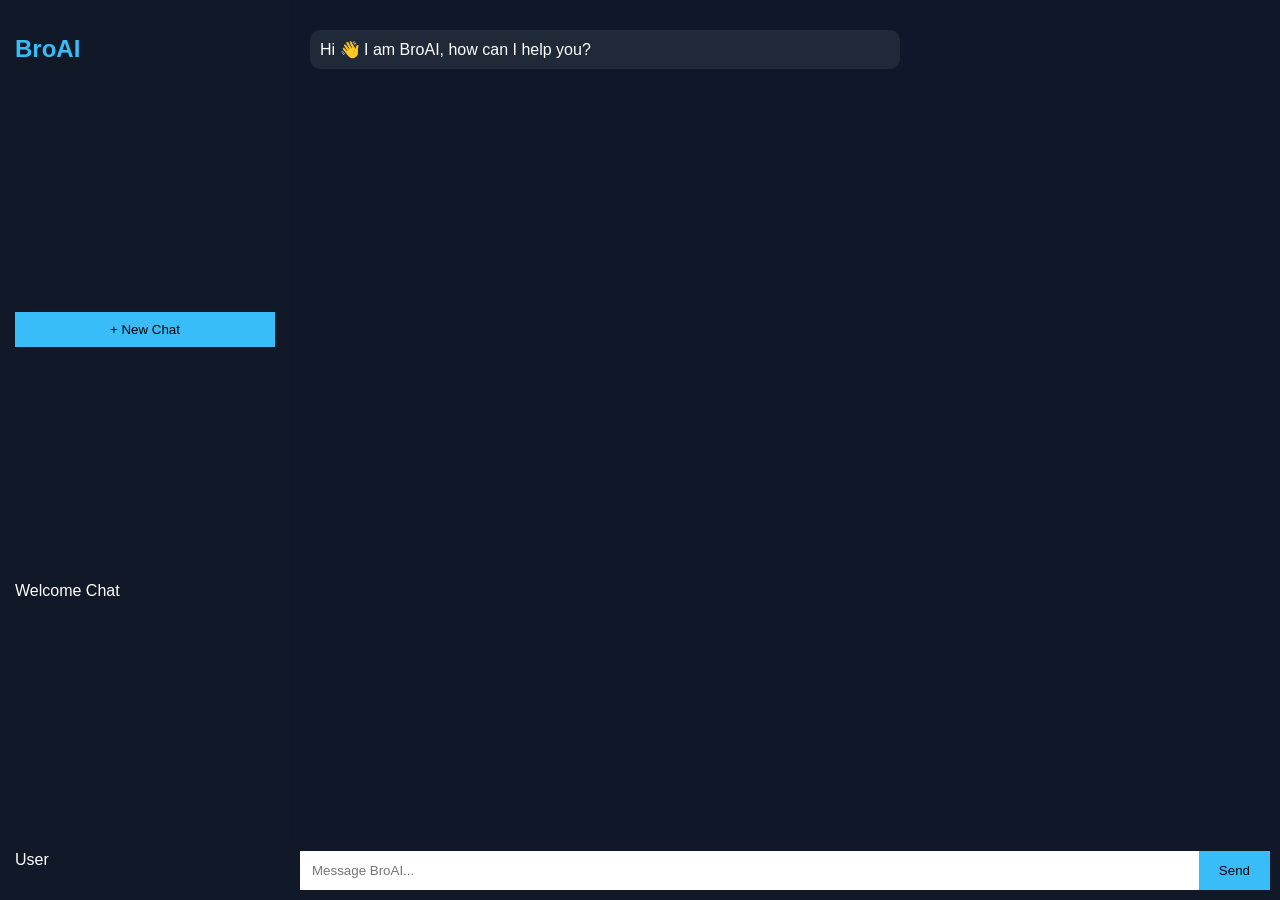
==== index.html @ 749fe479 "Add files via upload" ====
<!DOCTYPE html>
<html lang="en">
<head>
  <meta charset="UTF-8">
  <meta name="viewport" content="width=device-width, initial-scale=1.0">
  <title>BroAI - Chat Assistant</title>
  <link rel="stylesheet" href="style.css">
</head>

<body>

<div class="app">

  <!-- SIDEBAR -->
  <div class="sidebar">
    <h2>BroAI</h2>

    <button onclick="newChat()">+ New Chat</button>

    <div class="history">
      <p>Welcome Chat</p>
    </div>

    <div class="bottom">
      <p>User</p>
    </div>
  </div>

  <!-- MAIN -->
  <div class="main">

    <div class="chat" id="chatBox">
      <div class="msg bot">Hi 👋 I am BroAI, how can I help you?</div>
    </div>

    <div class="inputBox">
      <input id="input" type="text" placeholder="Message BroAI...">
      <button onclick="sendMsg()">Send</button>
    </div>

  </div>

</div>

<script src="script.js"></script>
</body>
</html>
---- style.css ----
body {
  margin: 0;
  font-family: Arial;
  background: #0f172a;
  color: white;
}

.app {
  display: flex;
  height: 100vh;
}

/* SIDEBAR */
.sidebar {
  width: 260px;
  background: #111827;
  padding: 15px;
  display: flex;
  flex-direction: column;
  justify-content: space-between;
}

.sidebar h2 {
  color: #38bdf8;
}

.sidebar button {
  padding: 10px;
  margin-top: 10px;
  background: #38bdf8;
  border: none;
  cursor: pointer;
}

/* MAIN */
.main {
  flex: 1;
  display: flex;
  flex-direction: column;
}

/* CHAT BOX */
.chat {
  flex: 1;
  padding: 20px;
  overflow-y: auto;
}

.msg {
  padding: 10px;
  margin: 10px 0;
  border-radius: 10px;
  max-width: 60%;
}

.user {
  background: #2563eb;
  margin-left: auto;
}

.bot {
  background: #1f2937;
}

/* INPUT */
.inputBox {
  display: flex;
  padding: 10px;
  background: #111827;
}

input {
  flex: 1;
  padding: 12px;
  border: none;
  outline: none;
}

button {
  padding: 12px 20px;
  background: #38bdf8;
  border: none;
  cursor: pointer;
}
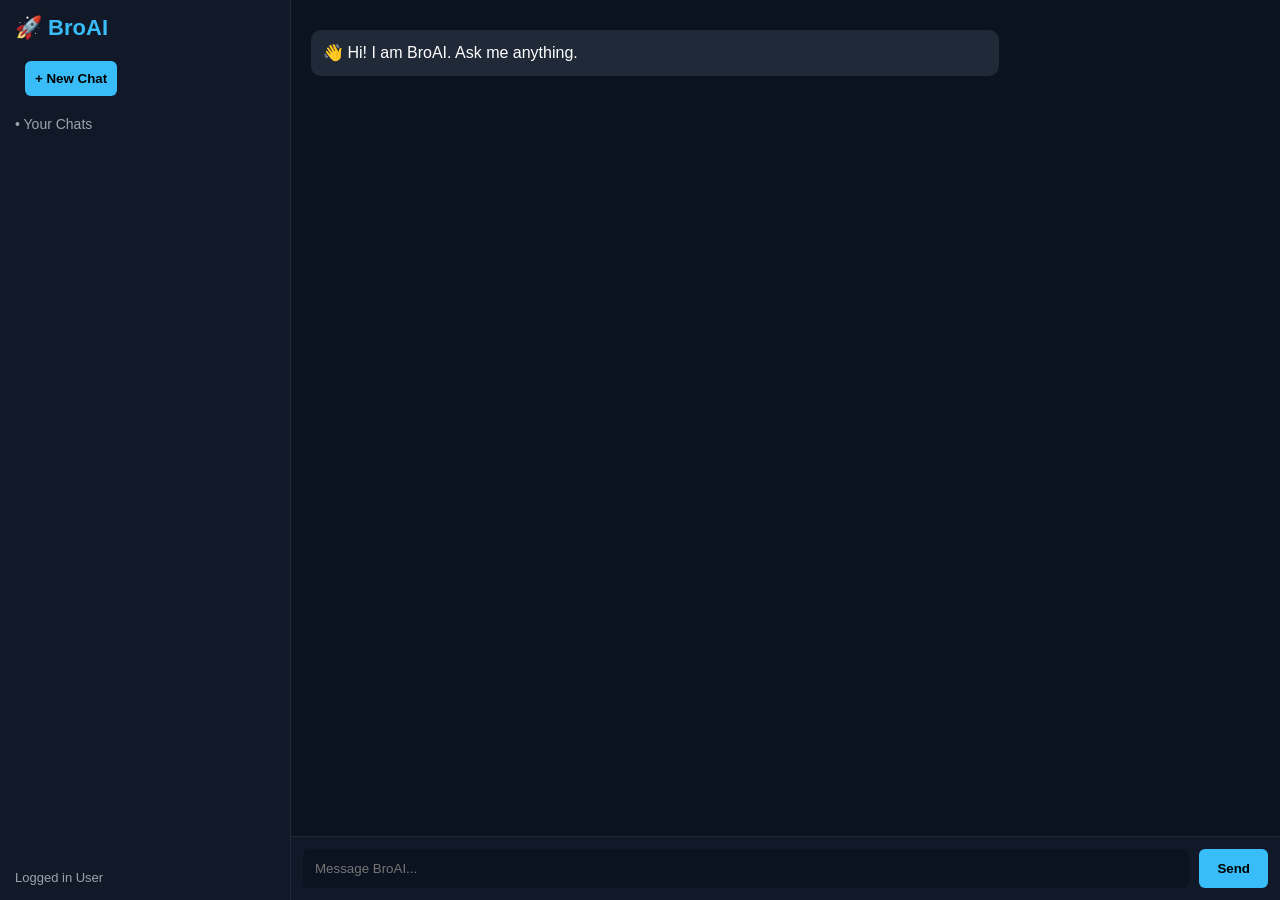
==== commit 87fec2d6: "Update index.html" ====
--- a/index.html
+++ b/index.html
@@ -1,10 +1,129 @@
 <!DOCTYPE html>
 <html lang="en">
 <head>
-  <meta charset="UTF-8">
-  <meta name="viewport" content="width=device-width, initial-scale=1.0">
-  <title>BroAI - Chat Assistant</title>
-  <link rel="stylesheet" href="style.css">
+<meta charset="UTF-8" />
+<meta name="viewport" content="width=device-width, initial-scale=1.0"/>
+<title>BroAI - Smart AI Assistant</title>
+
+<style>
+/* ===== GLOBAL ===== */
+body {
+  margin: 0;
+  font-family: Arial, sans-serif;
+  background: #0b1220;
+  color: white;
+}
+
+/* ===== APP LAYOUT ===== */
+.app {
+  display: flex;
+  height: 100vh;
+}
+
+/* ===== SIDEBAR ===== */
+.sidebar {
+  width: 260px;
+  background: #111827;
+  display: flex;
+  flex-direction: column;
+  justify-content: space-between;
+  padding: 15px;
+  border-right: 1px solid #1f2937;
+}
+
+.logo {
+  font-size: 22px;
+  font-weight: bold;
+  color: #38bdf8;
+  margin-bottom: 20px;
+}
+
+.newchat {
+  background: #38bdf8;
+  color: black;
+  border: none;
+  padding: 10px;
+  cursor: pointer;
+  border-radius: 6px;
+  font-weight: bold;
+}
+
+.history {
+  margin-top: 20px;
+  font-size: 14px;
+  color: #9ca3af;
+}
+
+.bottom {
+  font-size: 13px;
+  color: #9ca3af;
+}
+
+/* ===== MAIN AREA ===== */
+.main {
+  flex: 1;
+  display: flex;
+  flex-direction: column;
+}
+
+/* CHAT BOX */
+.chat {
+  flex: 1;
+  padding: 20px;
+  overflow-y: auto;
+}
+
+/* MESSAGES */
+.msg {
+  padding: 12px;
+  margin: 10px 0;
+  border-radius: 10px;
+  max-width: 70%;
+  line-height: 1.4;
+}
+
+.user {
+  background: #2563eb;
+  margin-left: auto;
+}
+
+.bot {
+  background: #1f2937;
+}
+
+/* INPUT AREA */
+.inputBox {
+  display: flex;
+  padding: 12px;
+  background: #111827;
+  border-top: 1px solid #1f2937;
+}
+
+input {
+  flex: 1;
+  padding: 12px;
+  border: none;
+  outline: none;
+  border-radius: 6px;
+  background: #0b1220;
+  color: white;
+}
+
+button {
+  margin-left: 10px;
+  padding: 12px 18px;
+  border: none;
+  background: #38bdf8;
+  cursor: pointer;
+  border-radius: 6px;
+  font-weight: bold;
+}
+
+/* MOBILE */
+@media(max-width: 768px){
+  .sidebar { display: none; }
+}
+</style>
 </head>
 
 <body>
@@ -13,26 +132,31 @@
 
   <!-- SIDEBAR -->
   <div class="sidebar">
-    <h2>BroAI</h2>
+    <div>
+      <div class="logo">🚀 BroAI</div>
+      <button class="newchat" onclick="newChat()">+ New Chat</button>
 
-    <button onclick="newChat()">+ New Chat</button>
-
-    <div class="history">
-      <p>Welcome Chat</p>
+      <div class="history">
+        <p>• Your Chats</p>
+      </div>
     </div>
 
     <div class="bottom">
-      <p>User</p>
+      Logged in User
     </div>
   </div>
 
   <!-- MAIN -->
   <div class="main">
 
+    <!-- CHAT -->
     <div class="chat" id="chatBox">
-      <div class="msg bot">Hi 👋 I am BroAI, how can I help you?</div>
+      <div class="msg bot">
+        👋 Hi! I am BroAI. Ask me anything.
+      </div>
     </div>
 
+    <!-- INPUT -->
     <div class="inputBox">
       <input id="input" type="text" placeholder="Message BroAI...">
       <button onclick="sendMsg()">Send</button>
@@ -43,5 +167,6 @@
 </div>
 
 <script src="script.js"></script>
+
 </body>
-</html>+</html>
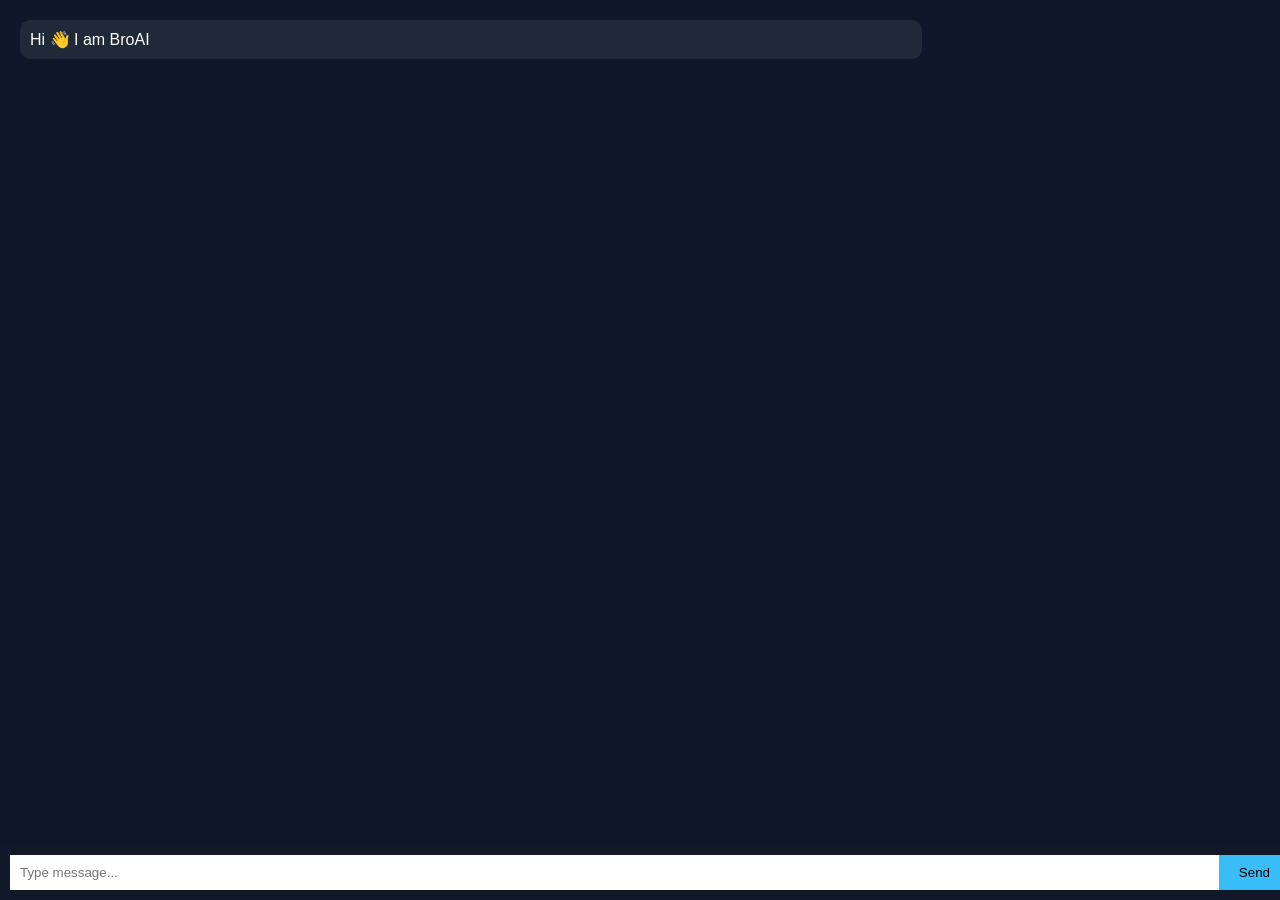
==== commit 6fbfc447: "Update index.html" ====
--- a/index.html
+++ b/index.html
@@ -1,169 +1,60 @@
 <!DOCTYPE html>
-<html lang="en">
+<html>
 <head>
-<meta charset="UTF-8" />
-<meta name="viewport" content="width=device-width, initial-scale=1.0"/>
-<title>BroAI - Smart AI Assistant</title>
+  <title>BroAI</title>
+  <style>
+    body { font-family: Arial; background:#0f172a; color:white; margin:0; }
 
-<style>
-/* ===== GLOBAL ===== */
-body {
-  margin: 0;
-  font-family: Arial, sans-serif;
-  background: #0b1220;
-  color: white;
-}
+    #chatBox {
+      height: 85vh;
+      overflow-y: auto;
+      padding: 10px;
+    }
 
-/* ===== APP LAYOUT ===== */
-.app {
-  display: flex;
-  height: 100vh;
-}
+    .msg {
+      padding: 10px;
+      margin: 10px;
+      border-radius: 10px;
+      max-width: 70%;
+    }
 
-/* ===== SIDEBAR ===== */
-.sidebar {
-  width: 260px;
-  background: #111827;
-  display: flex;
-  flex-direction: column;
-  justify-content: space-between;
-  padding: 15px;
-  border-right: 1px solid #1f2937;
-}
+    .user { background:#2563eb; margin-left:auto; }
+    .bot { background:#1f2937; }
 
-.logo {
-  font-size: 22px;
-  font-weight: bold;
-  color: #38bdf8;
-  margin-bottom: 20px;
-}
+    .inputBox {
+      display:flex;
+      position:fixed;
+      bottom:0;
+      width:100%;
+      background:#111827;
+      padding:10px;
+    }
 
-.newchat {
-  background: #38bdf8;
-  color: black;
-  border: none;
-  padding: 10px;
-  cursor: pointer;
-  border-radius: 6px;
-  font-weight: bold;
-}
+    input {
+      flex:1;
+      padding:10px;
+      border:none;
+      outline:none;
+    }
 
-.history {
-  margin-top: 20px;
-  font-size: 14px;
-  color: #9ca3af;
-}
-
-.bottom {
-  font-size: 13px;
-  color: #9ca3af;
-}
-
-/* ===== MAIN AREA ===== */
-.main {
-  flex: 1;
-  display: flex;
-  flex-direction: column;
-}
-
-/* CHAT BOX */
-.chat {
-  flex: 1;
-  padding: 20px;
-  overflow-y: auto;
-}
-
-/* MESSAGES */
-.msg {
-  padding: 12px;
-  margin: 10px 0;
-  border-radius: 10px;
-  max-width: 70%;
-  line-height: 1.4;
-}
-
-.user {
-  background: #2563eb;
-  margin-left: auto;
-}
-
-.bot {
-  background: #1f2937;
-}
-
-/* INPUT AREA */
-.inputBox {
-  display: flex;
-  padding: 12px;
-  background: #111827;
-  border-top: 1px solid #1f2937;
-}
-
-input {
-  flex: 1;
-  padding: 12px;
-  border: none;
-  outline: none;
-  border-radius: 6px;
-  background: #0b1220;
-  color: white;
-}
-
-button {
-  margin-left: 10px;
-  padding: 12px 18px;
-  border: none;
-  background: #38bdf8;
-  cursor: pointer;
-  border-radius: 6px;
-  font-weight: bold;
-}
-
-/* MOBILE */
-@media(max-width: 768px){
-  .sidebar { display: none; }
-}
-</style>
+    button {
+      padding:10px 20px;
+      background:#38bdf8;
+      border:none;
+      cursor:pointer;
+    }
+  </style>
 </head>
 
 <body>
 
-<div class="app">
+<div id="chatBox">
+  <div class="msg bot">Hi 👋 I am BroAI</div>
+</div>
 
-  <!-- SIDEBAR -->
-  <div class="sidebar">
-    <div>
-      <div class="logo">🚀 BroAI</div>
-      <button class="newchat" onclick="newChat()">+ New Chat</button>
-
-      <div class="history">
-        <p>• Your Chats</p>
-      </div>
-    </div>
-
-    <div class="bottom">
-      Logged in User
-    </div>
-  </div>
-
-  <!-- MAIN -->
-  <div class="main">
-
-    <!-- CHAT -->
-    <div class="chat" id="chatBox">
-      <div class="msg bot">
-        👋 Hi! I am BroAI. Ask me anything.
-      </div>
-    </div>
-
-    <!-- INPUT -->
-    <div class="inputBox">
-      <input id="input" type="text" placeholder="Message BroAI...">
-      <button onclick="sendMsg()">Send</button>
-    </div>
-
-  </div>
-
+<div class="inputBox">
+  <input id="input" type="text" placeholder="Type message...">
+  <button onclick="sendMsg()">Send</button>
 </div>
 
 <script src="script.js"></script>
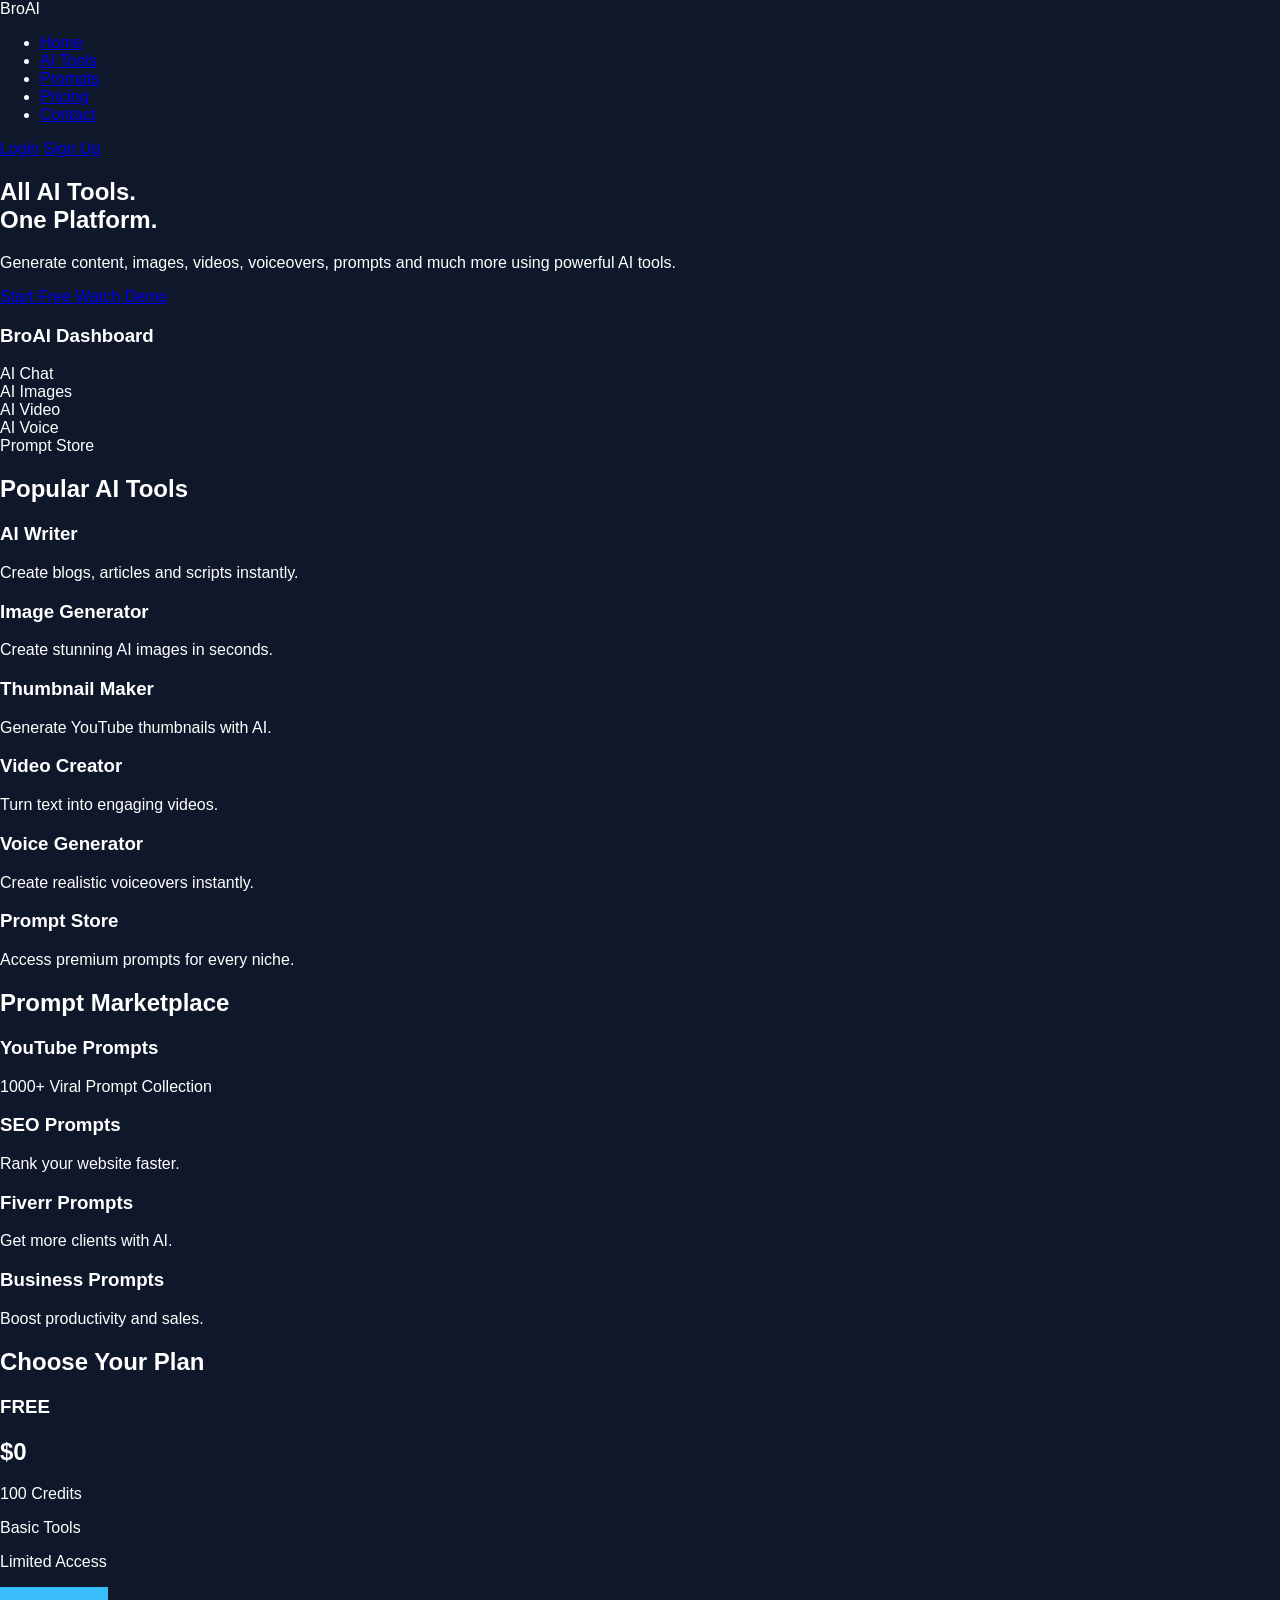
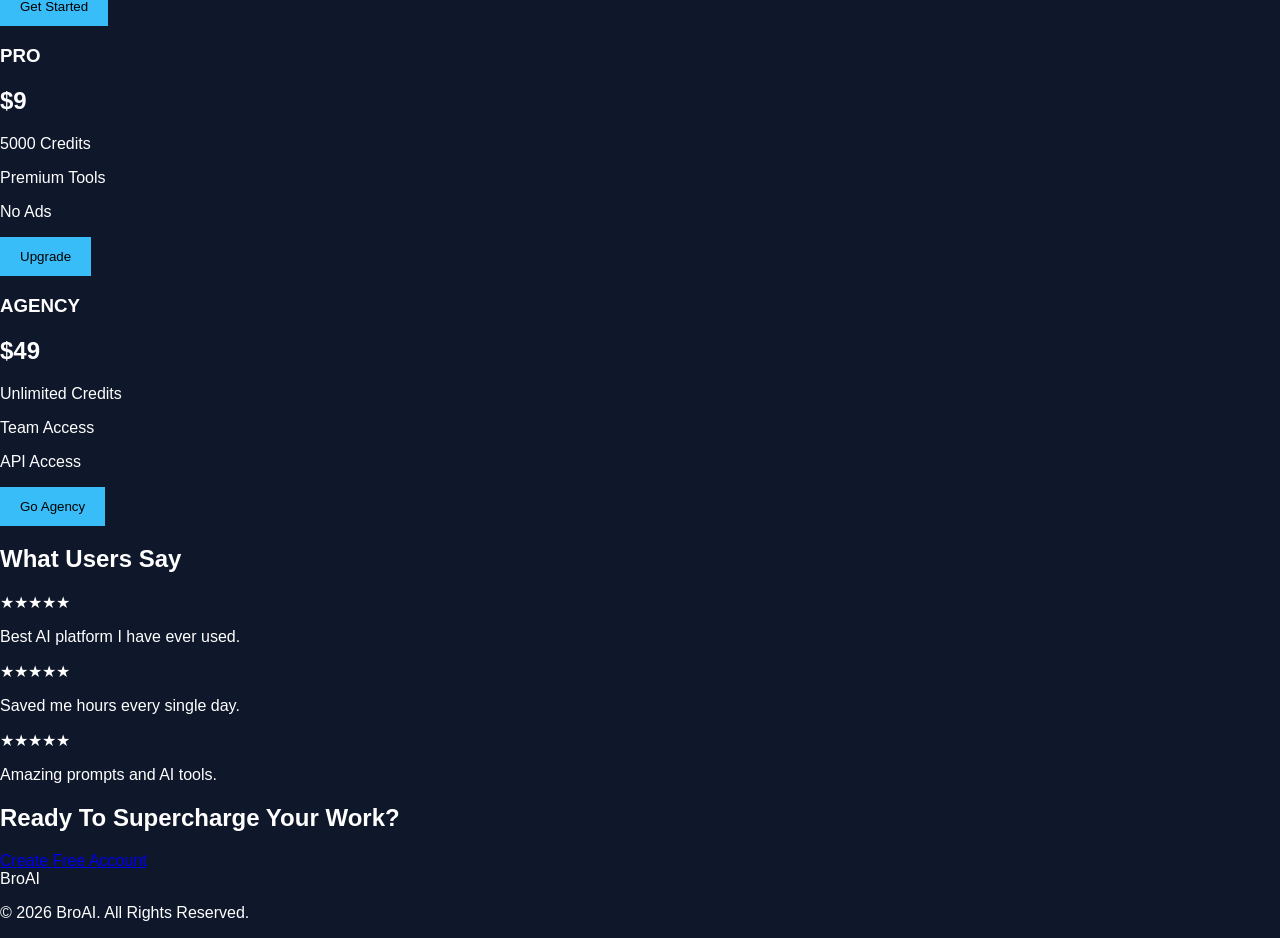
==== commit 44469937: "Update index.html" ====
--- a/index.html
+++ b/index.html
@@ -1,61 +1,356 @@
 <!DOCTYPE html>
-<html>
+<html lang="en">
 <head>
-  <title>BroAI</title>
-  <style>
-    body { font-family: Arial; background:#0f172a; color:white; margin:0; }
-
-    #chatBox {
-      height: 85vh;
-      overflow-y: auto;
-      padding: 10px;
-    }
-
-    .msg {
-      padding: 10px;
-      margin: 10px;
-      border-radius: 10px;
-      max-width: 70%;
-    }
-
-    .user { background:#2563eb; margin-left:auto; }
-    .bot { background:#1f2937; }
-
-    .inputBox {
-      display:flex;
-      position:fixed;
-      bottom:0;
-      width:100%;
-      background:#111827;
-      padding:10px;
-    }
-
-    input {
-      flex:1;
-      padding:10px;
-      border:none;
-      outline:none;
-    }
-
-    button {
-      padding:10px 20px;
-      background:#38bdf8;
-      border:none;
-      cursor:pointer;
-    }
-  </style>
+<meta charset="UTF-8">
+<meta name="viewport" content="width=device-width, initial-scale=1.0">
+
+<title>BroAI - All AI Tools. One Platform.</title>
+
+<link rel="stylesheet" href="style.css">
+
+<link href="https://fonts.googleapis.com/css2?family=Poppins:wght@300;400;500;600;700;800&display=swap" rel="stylesheet">
+
 </head>
-
 <body>
 
-<div id="chatBox">
-  <div class="msg bot">Hi 👋 I am BroAI</div>
-</div>
-
-<div class="inputBox">
-  <input id="input" type="text" placeholder="Type message...">
-  <button onclick="sendMsg()">Send</button>
-</div>
+<!-- NAVBAR -->
+
+<nav class="navbar">
+
+<div class="logo">
+BroAI
+</div>
+
+<ul class="nav-links">
+
+<li><a href="#">Home</a></li>
+
+<li><a href="#">AI Tools</a></li>
+
+<li><a href="#">Prompts</a></li>
+
+<li><a href="#">Pricing</a></li>
+
+<li><a href="#">Contact</a></li>
+
+</ul>
+
+<div class="nav-buttons">
+
+<a href="#" class="login-btn">Login</a>
+
+<a href="#" class="signup-btn">Sign Up</a>
+
+</div>
+
+</nav>
+
+<!-- HERO SECTION -->
+
+<section class="hero">
+
+<div class="hero-left">
+
+<h1>
+All AI Tools.<br>
+One Platform.
+</h1>
+
+<p>
+
+Generate content, images, videos,
+voiceovers, prompts and much more
+using powerful AI tools.
+
+</p>
+
+<div class="hero-buttons">
+
+<a href="#" class="start-btn">
+
+Start Free
+
+</a>
+
+<a href="#" class="demo-btn">
+
+Watch Demo
+
+</a>
+
+</div>
+
+</div>
+
+<div class="hero-right">
+
+<div class="dashboard-card">
+
+<h3>BroAI Dashboard</h3>
+
+<div class="tool-box">AI Chat</div>
+
+<div class="tool-box">AI Images</div>
+
+<div class="tool-box">AI Video</div>
+
+<div class="tool-box">AI Voice</div>
+
+<div class="tool-box">Prompt Store</div>
+
+</div>
+
+</div>
+
+</section>
+
+<!-- FEATURES -->
+
+<section class="features">
+
+<h2>Popular AI Tools</h2>
+
+<div class="feature-grid">
+
+<div class="feature-card">
+
+<h3>AI Writer</h3>
+
+<p>Create blogs, articles and scripts instantly.</p>
+
+</div>
+
+<div class="feature-card">
+
+<h3>Image Generator</h3>
+
+<p>Create stunning AI images in seconds.</p>
+
+</div>
+
+<div class="feature-card">
+
+<h3>Thumbnail Maker</h3>
+
+<p>Generate YouTube thumbnails with AI.</p>
+
+</div>
+
+<div class="feature-card">
+
+<h3>Video Creator</h3>
+
+<p>Turn text into engaging videos.</p>
+
+</div>
+
+<div class="feature-card">
+
+<h3>Voice Generator</h3>
+
+<p>Create realistic voiceovers instantly.</p>
+
+</div>
+
+<div class="feature-card">
+
+<h3>Prompt Store</h3>
+
+<p>Access premium prompts for every niche.</p>
+
+</div>
+
+</div>
+
+</section>
+
+<!-- PROMPT MARKETPLACE -->
+
+<section class="marketplace">
+
+<h2>Prompt Marketplace</h2>
+
+<div class="market-grid">
+
+<div class="market-card">
+
+<h3>YouTube Prompts</h3>
+
+<p>1000+ Viral Prompt Collection</p>
+
+</div>
+
+<div class="market-card">
+
+<h3>SEO Prompts</h3>
+
+<p>Rank your website faster.</p>
+
+</div>
+
+<div class="market-card">
+
+<h3>Fiverr Prompts</h3>
+
+<p>Get more clients with AI.</p>
+
+</div>
+
+<div class="market-card">
+
+<h3>Business Prompts</h3>
+
+<p>Boost productivity and sales.</p>
+
+</div>
+
+</div>
+
+</section>
+
+<!-- PRICING -->
+
+<section class="pricing">
+
+<h2>Choose Your Plan</h2>
+
+<div class="pricing-grid">
+
+<div class="price-card">
+
+<h3>FREE</h3>
+
+<h1>$0</h1>
+
+<p>100 Credits</p>
+
+<p>Basic Tools</p>
+
+<p>Limited Access</p>
+
+<button>Get Started</button>
+
+</div>
+
+<div class="price-card popular">
+
+<h3>PRO</h3>
+
+<h1>$9</h1>
+
+<p>5000 Credits</p>
+
+<p>Premium Tools</p>
+
+<p>No Ads</p>
+
+<button>Upgrade</button>
+
+</div>
+
+<div class="price-card">
+
+<h3>AGENCY</h3>
+
+<h1>$49</h1>
+
+<p>Unlimited Credits</p>
+
+<p>Team Access</p>
+
+<p>API Access</p>
+
+<button>Go Agency</button>
+
+</div>
+
+</div>
+
+</section>
+
+<!-- TESTIMONIALS -->
+
+<section class="testimonials">
+
+<h2>What Users Say</h2>
+
+<div class="testimonial-grid">
+
+<div class="testimonial-card">
+
+★★★★★
+
+<p>
+
+Best AI platform I have ever used.
+
+</p>
+
+</div>
+
+<div class="testimonial-card">
+
+★★★★★
+
+<p>
+
+Saved me hours every single day.
+
+</p>
+
+</div>
+
+<div class="testimonial-card">
+
+★★★★★
+
+<p>
+
+Amazing prompts and AI tools.
+
+</p>
+
+</div>
+
+</div>
+
+</section>
+
+<!-- CTA -->
+
+<section class="cta">
+
+<h2>
+
+Ready To Supercharge Your Work?
+
+</h2>
+
+<a href="#" class="start-btn">
+
+Create Free Account
+
+</a>
+
+</section>
+
+<!-- FOOTER -->
+
+<footer>
+
+<div class="footer-logo">
+
+BroAI
+
+</div>
+
+<p>
+
+© 2026 BroAI. All Rights Reserved.
+
+</p>
+
+</footer>
 
 <script src="script.js"></script>
 
--- a/style.css
+++ b/style.css
@@ -0,0 +1,84 @@
+body {
+  margin: 0;
+  font-family: Arial;
+  background: #0f172a;
+  color: white;
+}
+
+.app {
+  display: flex;
+  height: 100vh;
+}
+
+/* SIDEBAR */
+.sidebar {
+  width: 260px;
+  background: #111827;
+  padding: 15px;
+  display: flex;
+  flex-direction: column;
+  justify-content: space-between;
+}
+
+.sidebar h2 {
+  color: #38bdf8;
+}
+
+.sidebar button {
+  padding: 10px;
+  margin-top: 10px;
+  background: #38bdf8;
+  border: none;
+  cursor: pointer;
+}
+
+/* MAIN */
+.main {
+  flex: 1;
+  display: flex;
+  flex-direction: column;
+}
+
+/* CHAT BOX */
+.chat {
+  flex: 1;
+  padding: 20px;
+  overflow-y: auto;
+}
+
+.msg {
+  padding: 10px;
+  margin: 10px 0;
+  border-radius: 10px;
+  max-width: 60%;
+}
+
+.user {
+  background: #2563eb;
+  margin-left: auto;
+}
+
+.bot {
+  background: #1f2937;
+}
+
+/* INPUT */
+.inputBox {
+  display: flex;
+  padding: 10px;
+  background: #111827;
+}
+
+input {
+  flex: 1;
+  padding: 12px;
+  border: none;
+  outline: none;
+}
+
+button {
+  padding: 12px 20px;
+  background: #38bdf8;
+  border: none;
+  cursor: pointer;
+}
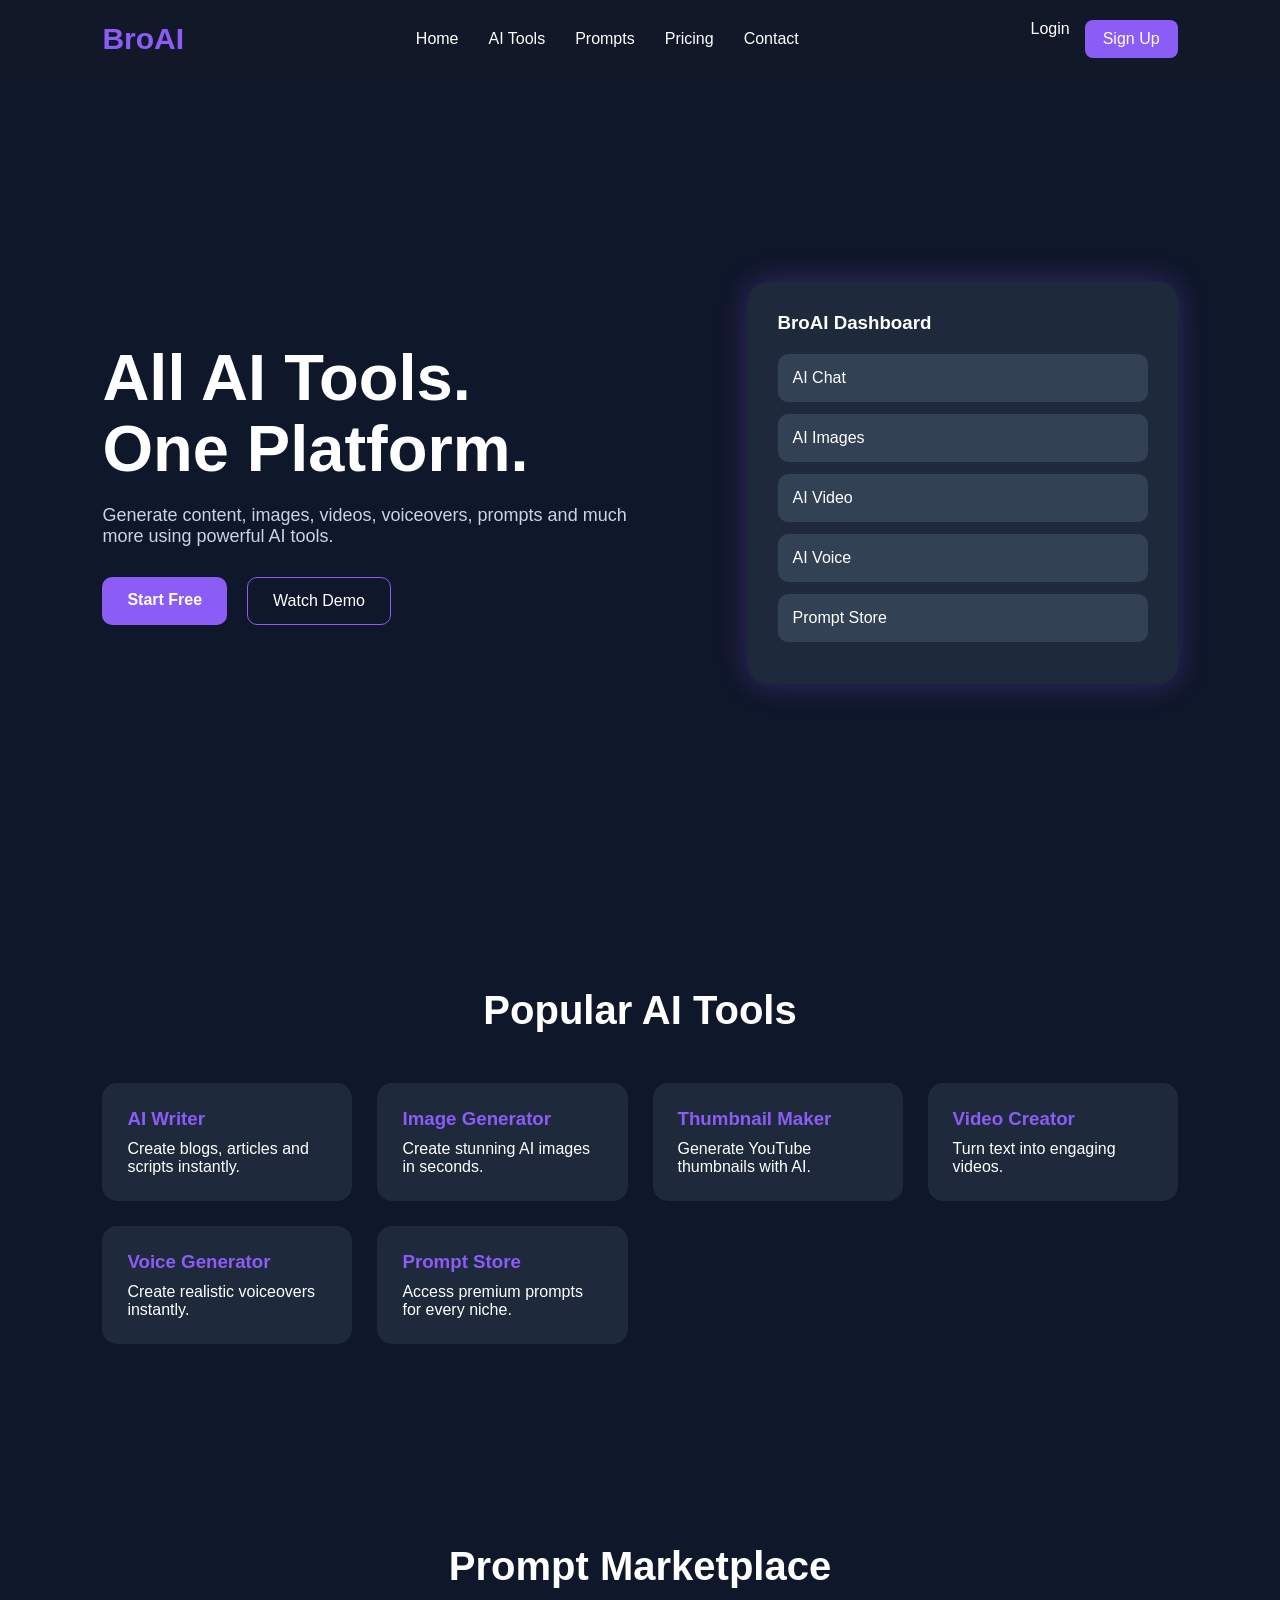
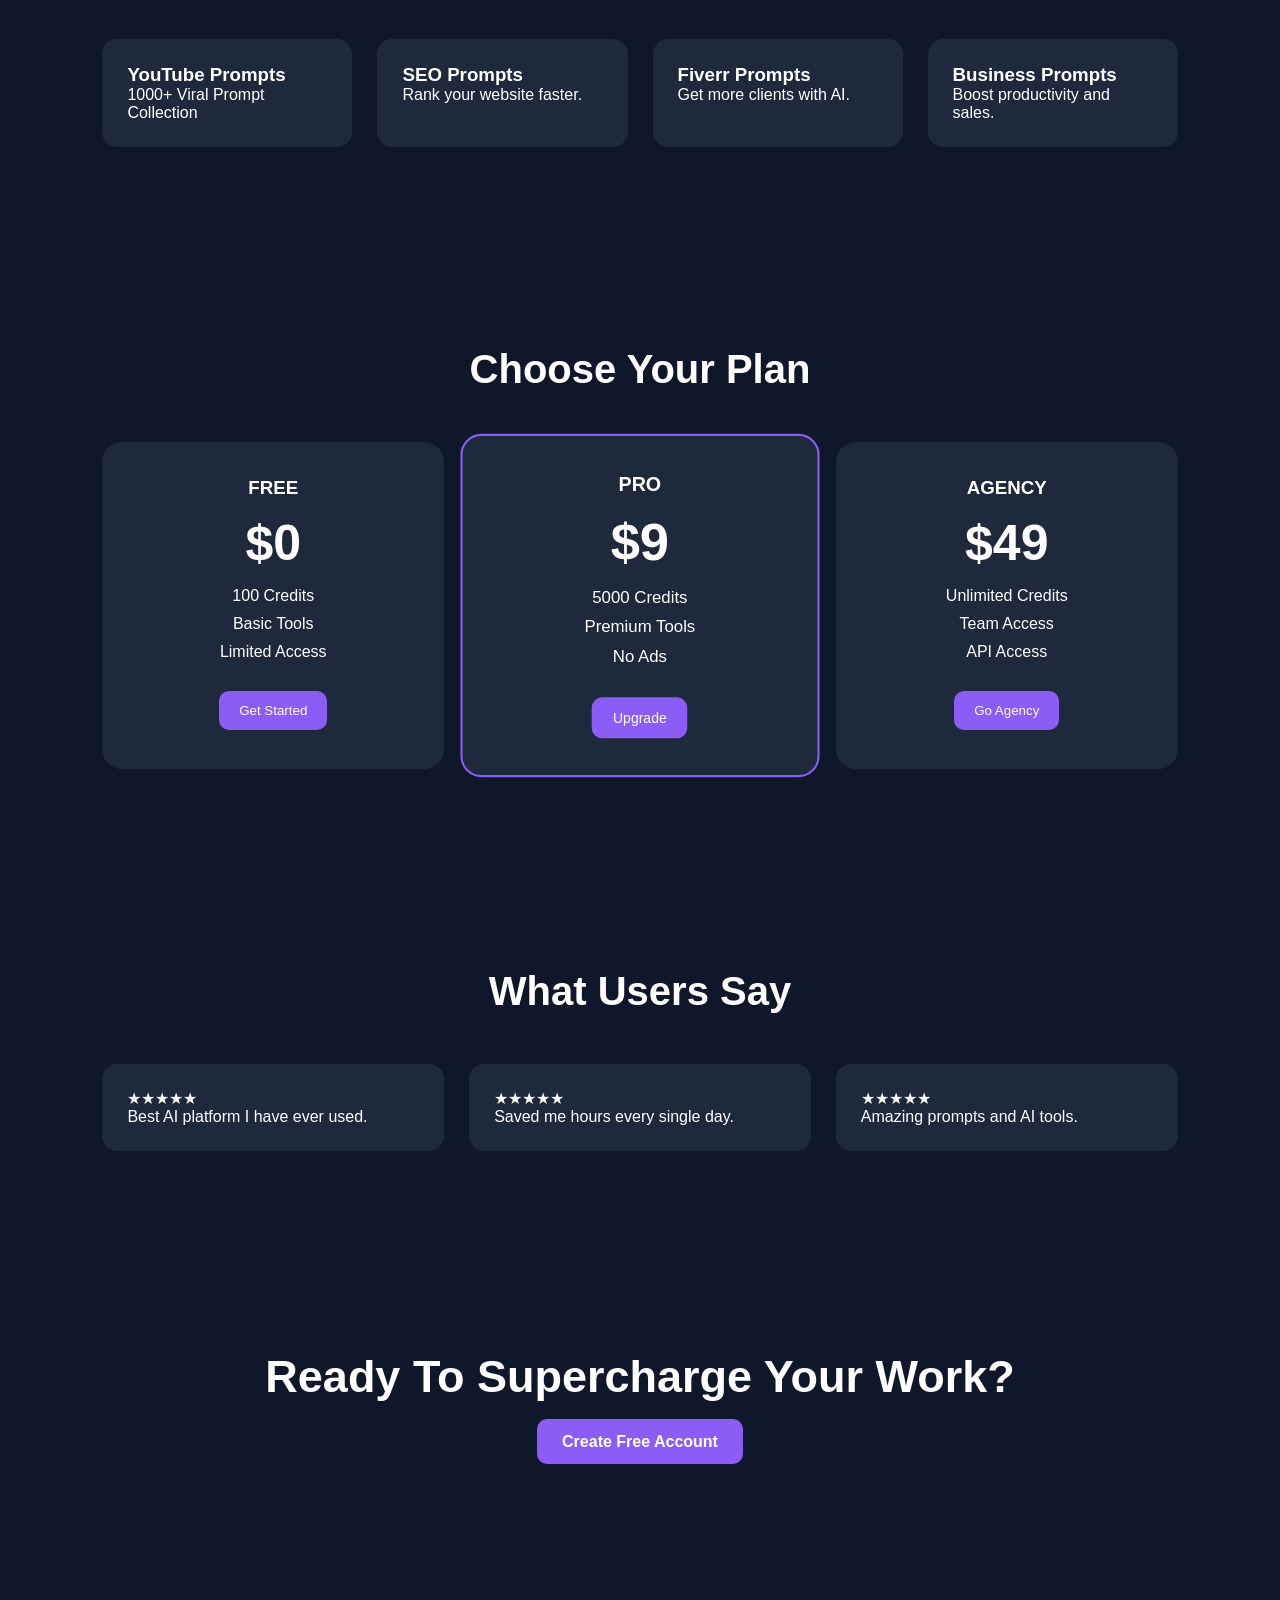
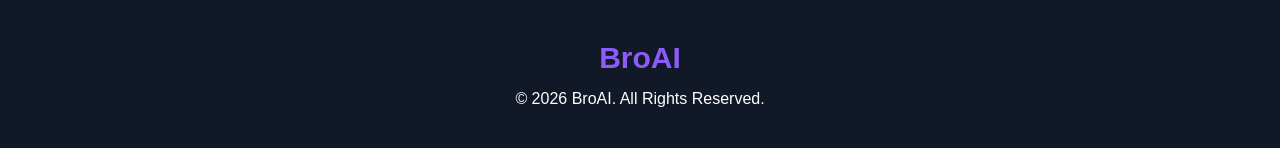
==== commit bacd633c: "Update index.html" ====
--- a/index.html
+++ b/index.html
@@ -37,9 +37,9 @@
 
 <div class="nav-buttons">
 
-<a href="#" class="login-btn">Login</a>
-
-<a href="#" class="signup-btn">Sign Up</a>
+<a href="login.html" class="login-btn">Login</a>
+
+<a href="signup.html" class="signup-btn">Sign Up</a>
 
 </div>
 
--- a/style.css
+++ b/style.css
@@ -1,84 +1,506 @@
-body {
-  margin: 0;
-  font-family: Arial;
-  background: #0f172a;
-  color: white;
-}
-
-.app {
-  display: flex;
-  height: 100vh;
-}
-
-/* SIDEBAR */
-.sidebar {
-  width: 260px;
-  background: #111827;
-  padding: 15px;
-  display: flex;
-  flex-direction: column;
-  justify-content: space-between;
-}
-
-.sidebar h2 {
-  color: #38bdf8;
-}
-
-.sidebar button {
-  padding: 10px;
-  margin-top: 10px;
-  background: #38bdf8;
-  border: none;
-  cursor: pointer;
-}
-
-/* MAIN */
-.main {
-  flex: 1;
-  display: flex;
-  flex-direction: column;
-}
-
-/* CHAT BOX */
-.chat {
-  flex: 1;
-  padding: 20px;
-  overflow-y: auto;
-}
-
-.msg {
-  padding: 10px;
-  margin: 10px 0;
-  border-radius: 10px;
-  max-width: 60%;
-}
-
-.user {
-  background: #2563eb;
-  margin-left: auto;
-}
-
-.bot {
-  background: #1f2937;
-}
-
-/* INPUT */
-.inputBox {
-  display: flex;
-  padding: 10px;
-  background: #111827;
-}
-
-input {
-  flex: 1;
-  padding: 12px;
-  border: none;
-  outline: none;
-}
-
-button {
-  padding: 12px 20px;
-  background: #38bdf8;
-  border: none;
-  cursor: pointer;
-}+*{
+margin:0;
+padding:0;
+box-sizing:border-box;
+font-family:'Poppins',sans-serif;
+}
+
+body{
+background:#0f172a;
+color:white;
+overflow-x:hidden;
+}
+
+/* NAVBAR */
+
+.navbar{
+display:flex;
+justify-content:space-between;
+align-items:center;
+padding:20px 8%;
+background:#111827;
+position:sticky;
+top:0;
+z-index:1000;
+}
+
+.logo{
+font-size:30px;
+font-weight:700;
+color:#8b5cf6;
+}
+
+.nav-links{
+display:flex;
+list-style:none;
+gap:30px;
+}
+
+.nav-links a{
+text-decoration:none;
+color:white;
+transition:.3s;
+}
+
+.nav-links a:hover{
+color:#8b5cf6;
+}
+
+.nav-buttons{
+display:flex;
+gap:15px;
+}
+
+.login-btn{
+color:white;
+text-decoration:none;
+}
+
+.signup-btn{
+background:#8b5cf6;
+padding:10px 18px;
+border-radius:8px;
+text-decoration:none;
+color:white;
+}
+
+/* HERO */
+
+.hero{
+display:flex;
+justify-content:space-between;
+align-items:center;
+padding:100px 8%;
+min-height:90vh;
+}
+
+.hero-left{
+width:50%;
+}
+
+.hero-left h1{
+font-size:65px;
+line-height:1.1;
+margin-bottom:20px;
+}
+
+.hero-left p{
+font-size:18px;
+color:#cbd5e1;
+margin-bottom:30px;
+max-width:550px;
+}
+
+.hero-buttons{
+display:flex;
+gap:20px;
+}
+
+.start-btn{
+background:#8b5cf6;
+padding:14px 25px;
+border-radius:10px;
+color:white;
+text-decoration:none;
+font-weight:600;
+}
+
+.demo-btn{
+border:1px solid #8b5cf6;
+padding:14px 25px;
+border-radius:10px;
+color:white;
+text-decoration:none;
+}
+
+.hero-right{
+width:40%;
+display:flex;
+justify-content:center;
+}
+
+.dashboard-card{
+background:#1e293b;
+padding:30px;
+border-radius:20px;
+width:100%;
+box-shadow:0 0 30px rgba(139,92,246,.3);
+}
+
+.dashboard-card h3{
+margin-bottom:20px;
+}
+
+.tool-box{
+background:#334155;
+padding:15px;
+border-radius:10px;
+margin-bottom:12px;
+}
+
+/* FEATURES */
+
+.features{
+padding:100px 8%;
+}
+
+.features h2{
+text-align:center;
+font-size:40px;
+margin-bottom:50px;
+}
+
+.feature-grid{
+display:grid;
+grid-template-columns:repeat(auto-fit,minmax(250px,1fr));
+gap:25px;
+}
+
+.feature-card{
+background:#1e293b;
+padding:25px;
+border-radius:15px;
+transition:.3s;
+}
+
+.feature-card:hover{
+transform:translateY(-8px);
+}
+
+.feature-card h3{
+margin-bottom:10px;
+color:#8b5cf6;
+}
+
+/* MARKETPLACE */
+
+.marketplace{
+padding:100px 8%;
+}
+
+.marketplace h2{
+text-align:center;
+font-size:40px;
+margin-bottom:50px;
+}
+
+.market-grid{
+display:grid;
+grid-template-columns:repeat(auto-fit,minmax(250px,1fr));
+gap:25px;
+}
+
+.market-card{
+background:#1e293b;
+padding:25px;
+border-radius:15px;
+}
+
+/* PRICING */
+
+.pricing{
+padding:100px 8%;
+}
+
+.pricing h2{
+text-align:center;
+font-size:40px;
+margin-bottom:50px;
+}
+
+.pricing-grid{
+display:grid;
+grid-template-columns:repeat(auto-fit,minmax(280px,1fr));
+gap:25px;
+}
+
+.price-card{
+background:#1e293b;
+padding:35px;
+border-radius:20px;
+text-align:center;
+}
+
+.price-card h1{
+font-size:50px;
+margin:15px 0;
+}
+
+.price-card p{
+margin:10px 0;
+}
+
+.price-card button{
+margin-top:20px;
+padding:12px 20px;
+border:none;
+background:#8b5cf6;
+color:white;
+border-radius:10px;
+cursor:pointer;
+}
+
+.popular{
+border:2px solid #8b5cf6;
+transform:scale(1.05);
+}
+
+/* TESTIMONIALS */
+
+.testimonials{
+padding:100px 8%;
+}
+
+.testimonials h2{
+text-align:center;
+font-size:40px;
+margin-bottom:50px;
+}
+
+.testimonial-grid{
+display:grid;
+grid-template-columns:repeat(auto-fit,minmax(280px,1fr));
+gap:25px;
+}
+
+.testimonial-card{
+background:#1e293b;
+padding:25px;
+border-radius:15px;
+}
+
+/* CTA */
+
+.cta{
+padding:100px 8%;
+text-align:center;
+}
+
+.cta h2{
+font-size:45px;
+margin-bottom:30px;
+}
+
+/* FOOTER */
+
+footer{
+background:#111827;
+padding:40px;
+text-align:center;
+margin-top:50px;
+}
+
+.footer-logo{
+font-size:30px;
+font-weight:700;
+color:#8b5cf6;
+margin-bottom:15px;
+}
+
+/* MOBILE */
+
+@media(max-width:900px){
+
+.hero{
+flex-direction:column;
+text-align:center;
+}
+
+.hero-left{
+width:100%;
+}
+
+.hero-right{
+width:100%;
+margin-top:40px;
+}
+
+.hero-left h1{
+font-size:45px;
+}
+
+.nav-links{
+display:none;
+}
+
+.pricing-grid,
+.feature-grid,
+.market-grid,
+.testimonial-grid{
+grid-template-columns:1fr;
+}
+
+}
+/* DASHBOARD */
+
+.dashboard-container{
+display:flex;
+min-height:100vh;
+}
+
+.sidebar{
+width:260px;
+background:#111827;
+padding:30px 20px;
+}
+
+.sidebar h2{
+color:#8b5cf6;
+margin-bottom:30px;
+}
+
+.sidebar ul{
+list-style:none;
+}
+
+.sidebar li{
+padding:15px;
+margin-bottom:10px;
+background:#1e293b;
+border-radius:10px;
+cursor:pointer;
+transition:.3s;
+}
+
+.sidebar li:hover{
+background:#8b5cf6;
+}
+
+.main-content{
+flex:1;
+padding:30px;
+}
+
+.topbar{
+display:flex;
+justify-content:space-between;
+align-items:center;
+margin-bottom:30px;
+}
+
+.credits{
+background:#8b5cf6;
+padding:12px 20px;
+border-radius:10px;
+font-weight:600;
+}
+
+.cards{
+display:grid;
+grid-template-columns:repeat(auto-fit,minmax(250px,1fr));
+gap:20px;
+margin-bottom:30px;
+}
+
+.card{
+background:#1e293b;
+padding:25px;
+border-radius:15px;
+}
+
+.card h3{
+margin-bottom:10px;
+color:#8b5cf6;
+}
+
+.card p{
+margin-bottom:15px;
+}
+
+.card button{
+background:#8b5cf6;
+color:white;
+border:none;
+padding:10px 20px;
+border-radius:8px;
+cursor:pointer;
+}
+
+.activity{
+background:#1e293b;
+padding:25px;
+border-radius:15px;
+}
+
+.activity h2{
+margin-bottom:15px;
+}
+
+@media(max-width:900px){
+
+.dashboard-container{
+flex-direction:column;
+}
+
+.sidebar{
+width:100%;
+}
+
+.topbar{
+flex-direction:column;
+gap:15px;
+}
+  /* CHAT PAGE */
+
+.chat-container{
+max-width:900px;
+margin:30px auto;
+padding:20px;
+}
+
+.chat-header{
+display:flex;
+justify-content:space-between;
+align-items:center;
+margin-bottom:20px;
+}
+
+.chat-header a{
+color:#8b5cf6;
+text-decoration:none;
+}
+
+.chat-box{
+height:500px;
+background:#1e293b;
+padding:20px;
+border-radius:15px;
+overflow-y:auto;
+}
+
+.user-message{
+background:#8b5cf6;
+padding:12px;
+margin:10px 0;
+border-radius:10px;
+text-align:right;
+}
+
+.bot-message{
+background:#334155;
+padding:12px;
+margin:10px 0;
+border-radius:10px;
+}
+
+.chat-input{
+display:flex;
+gap:10px;
+margin-top:15px;
+}
+
+.chat-input input{
+flex:1;
+padding:14px;
+border:none;
+border-radius:10px;
+}
+
+.chat-input button{
+background:#8b5cf6;
+border:none;
+color:white;
+padding:14px 20px;
+border-radius:10px;
+cursor:pointer;
+}
